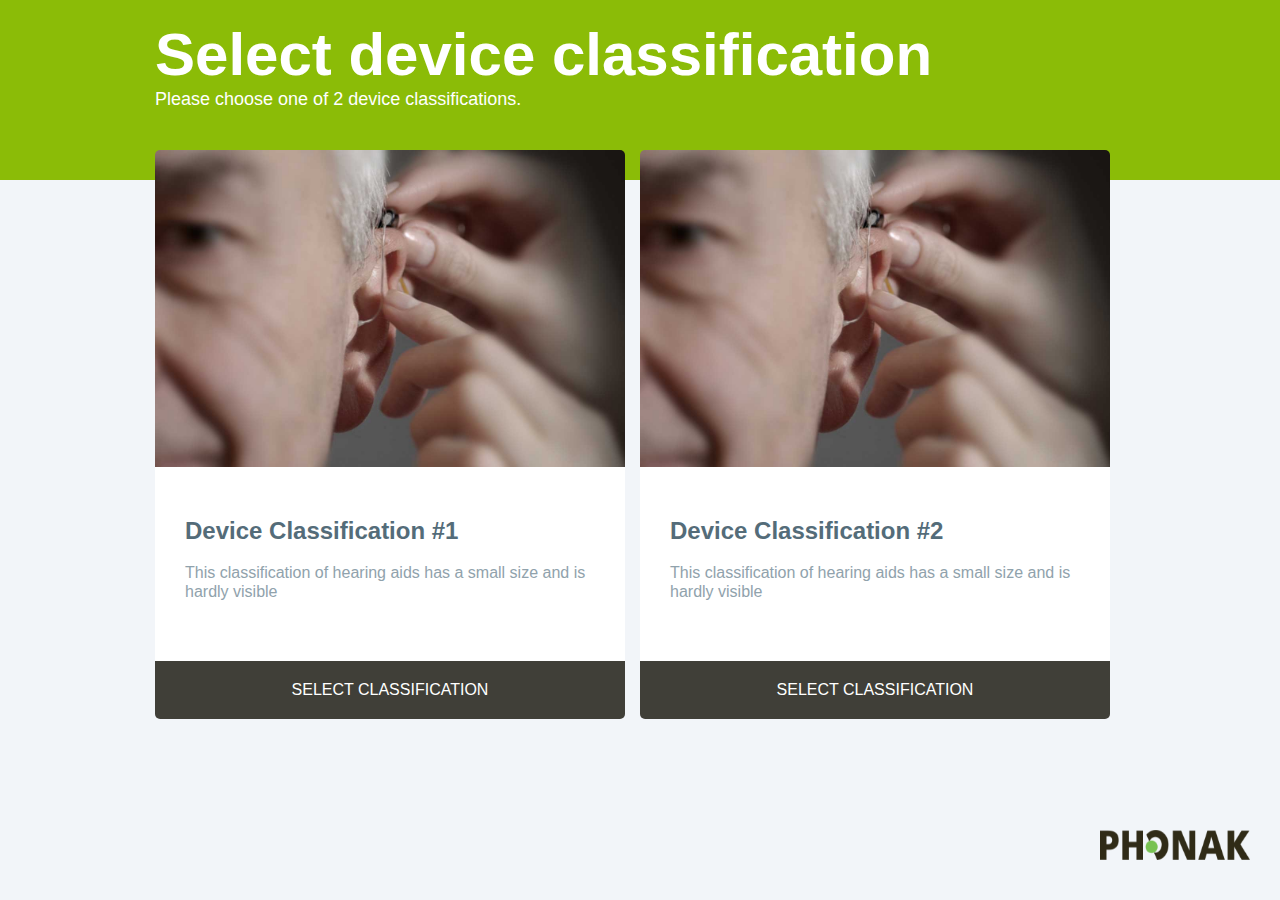
==== index.html @ c69596d3 "new2" ====
<!DOCTYPE html>
<html lang="en">
<head>
    <meta charset="utf-8">
    <meta http-equiv="X-UA-Compatible" content="IE=edge">
    <meta name="viewport" content="width=device-width, initial-scale=1">
    <title>Medecine</title>

    <link rel="stylesheet" href="css/normalize.css">
    <link rel="stylesheet" href="css/animate.css">

    <link rel="stylesheet" href="css/main.css">
</head>
<body>
<div class="wrap first-page">
    <header class="main-header">
        <div class="container">
            <h1>Select device classification</h1>
            <p class="description-text">Please choose one of 2 device classifications.</p>
        </div>
    </header>
    <div class="container">
        <ul class="list-device-classification">
            <li class="w50">
                <div class="item left animated">
                    <div class="wrap-img">
                        <img src="img/device-clasification1.jpg" alt="device-clasification">
                    </div>
                    <div class="wrap-text">
                        <h2>Device Сlassification #1</h2>
                        <p>
                            This classification of hearing aids has a small size and is hardly visible
                        </p>
                    </div>
                    <a href="#" class="btn-select">Select Classification</a>
                </div>
            </li>
            <li class="w50">
                <div class="item right animated">
                    <div class="wrap-img">
                        <img src="img/device-clasification1.jpg" alt="device-clasification">
                    </div>

                    <div class="wrap-text">
                        <h2>Device Сlassification #2</h2>
                        <p>
                            This classification of hearing aids has a small size and is hardly visible
                        </p>

                    </div>
                    <a href="#" class="btn-select">Select Classification</a>
                </div>
            </li>
        </ul>
    </div>
</div>



<script src="https://code.jquery.com/jquery-2.2.4.min.js"></script>
<script src="js/main.js"></script>
</body>
</html>
---- css/main.css ----
@font-face {
  font-family: "RotisSemiSerifHellenW15-Bd";
  src: url("//db.onlinewebfonts.com/t/a6ee3b6fce4463f3267a0725c3859b0c.eot");
  src: url("//db.onlinewebfonts.com/t/a6ee3b6fce4463f3267a0725c3859b0c.eot?#iefix") format("embedded-opentype"), url("//db.onlinewebfonts.com/t/a6ee3b6fce4463f3267a0725c3859b0c.woff2") format("woff2"), url("//db.onlinewebfonts.com/t/a6ee3b6fce4463f3267a0725c3859b0c.woff") format("woff"), url("//db.onlinewebfonts.com/t/a6ee3b6fce4463f3267a0725c3859b0c.ttf") format("truetype"), url("//db.onlinewebfonts.com/t/a6ee3b6fce4463f3267a0725c3859b0c.svg#RotisSemiSerifHellenW15-Bd") format("svg"); }
@font-face {
  font-family: "ATRotisSansSerif";
  src: url("//db.onlinewebfonts.com/t/4fed193a90da7f032596e2e6764dac8c.eot");
  src: url("//db.onlinewebfonts.com/t/4fed193a90da7f032596e2e6764dac8c.eot?#iefix") format("embedded-opentype"), url("//db.onlinewebfonts.com/t/4fed193a90da7f032596e2e6764dac8c.woff2") format("woff2"), url("//db.onlinewebfonts.com/t/4fed193a90da7f032596e2e6764dac8c.woff") format("woff"), url("//db.onlinewebfonts.com/t/4fed193a90da7f032596e2e6764dac8c.ttf") format("truetype"), url("//db.onlinewebfonts.com/t/4fed193a90da7f032596e2e6764dac8c.svg#ATRotisSansSerif") format("svg"); }
@font-face {
  font-family: "RotisSansSerif";
  src: url("//db.onlinewebfonts.com/t/d979624d1cb77d6523f9b3adc2bcef31.eot");
  src: url("//db.onlinewebfonts.com/t/d979624d1cb77d6523f9b3adc2bcef31.eot?#iefix") format("embedded-opentype"), url("//db.onlinewebfonts.com/t/d979624d1cb77d6523f9b3adc2bcef31.woff2") format("woff2"), url("//db.onlinewebfonts.com/t/d979624d1cb77d6523f9b3adc2bcef31.woff") format("woff"), url("//db.onlinewebfonts.com/t/d979624d1cb77d6523f9b3adc2bcef31.ttf") format("truetype"), url("//db.onlinewebfonts.com/t/d979624d1cb77d6523f9b3adc2bcef31.svg#RotisSansSerif") format("svg"); }
@font-face {
  font-family: "Agfa Rotis Sans Serif ExBd";
  src: url("//db.onlinewebfonts.com/t/acb1014858edd2599801c37ef2bd5017.eot");
  src: url("//db.onlinewebfonts.com/t/acb1014858edd2599801c37ef2bd5017.eot?#iefix") format("embedded-opentype"), url("//db.onlinewebfonts.com/t/acb1014858edd2599801c37ef2bd5017.woff2") format("woff2"), url("//db.onlinewebfonts.com/t/acb1014858edd2599801c37ef2bd5017.woff") format("woff"), url("//db.onlinewebfonts.com/t/acb1014858edd2599801c37ef2bd5017.ttf") format("truetype"), url("//db.onlinewebfonts.com/t/acb1014858edd2599801c37ef2bd5017.svg#Agfa Rotis Sans Serif ExBd") format("svg"); }
html {
  height: 100%; }

body {
  padding: 0;
  margin: 0;
  font-family: "RotisSemiSerifHellenW15-Bd", arial, helvetica, sans-serif;
  font-size: 16px;
  background: #f2f5f9;
  height: 100%; }

div, p, a, span, em, strong, img, h1, h2, h3, h4, h5, h6, ul, ol, li, dl, dt, dd, table, td, tr, form, fieldset, label, select, checkbox, input, textarea {
  padding: 0;
  margin: 0;
  list-style: none; }

* {
  box-sizing: border-box;
  -webkit-box-sizing: border-box;
  -moz-box-sizing: border-box; }

/*****btn****/
.main-btn {
  font-family: "Agfa Rotis Sans Serif ExBd", arial, helvetica, sans-serif;
  display: inline-block;
  text-transform: uppercase;
  color: white;
  padding: 15px 40px;
  border-radius: 25px;
  text-decoration: none;
  background-color: #403f38;
  outline: none;
  border: none;
  cursor: pointer; }

.main-btn[disabled] {
  background-color: #ced1d2;
  cursor: default; }

.lite-btn {
  font-family: "Agfa Rotis Sans Serif ExBd", arial, helvetica, sans-serif;
  color: #83837f;
  text-transform: uppercase;
  text-decoration: none;
  outline: none;
  border: none;
  background: none;
  cursor: auto; }

.lite-btn[disabled] {
  color: #ced1d2;
  cursor: default; }

/***end-btn*****/
.container {
  width: 100%;
  margin: 0 auto; }
  @media only screen and (min-width: 1200px) {
    .container {
      width: 970px; } }

.first-page:after {
  content: '';
  position: fixed;
  display: block;
  bottom: 30px;
  right: 30px;
  width: 150px;
  height: 50px;
  background: url("../img/logo.png") no-repeat 50% 50%;
  background-size: 100%; }

.main-header {
  background-color: #8bbc07;
  padding: 20px 0 70px;
  color: white; }
  .main-header h1 {
    font-size: 60px; }
  .main-header .description-text {
    font-family: "RotisSansSerif", arial, helvetica, sans-serif;
    font-size: 18px; }

.wrap {
  height: 100%; }

.list-device-classification {
  overflow: hidden;
  position: relative;
  top: -30px; }
  .list-device-classification .w50 {
    width: 50%;
    padding-right: 15px;
    float: left; }
  .list-device-classification .item {
    border-radius: 5px;
    overflow: hidden;
    cursor: pointer; }
    .list-device-classification .item .wrap-img img {
      width: 100%;
      height: auto;
      display: block; }
    .list-device-classification .item .wrap-text {
      padding: 50px 30px 60px;
      background-color: white; }
      .list-device-classification .item .wrap-text h2 {
        color: #546c79;
        padding-bottom: 20px; }
      .list-device-classification .item .wrap-text p {
        font-family: "RotisSansSerif", arial, helvetica, sans-serif;
        color: #90a2ac; }
    .list-device-classification .item .btn-select {
      display: block;
      padding: 20px 0;
      text-align: center;
      color: white;
      text-transform: uppercase;
      text-decoration: none;
      background-color: #403f38; }
      .list-device-classification .item .btn-select:hover {
        background-color: #83837f; }

/******chose3person****/
.list-persons {
  overflow: hidden;
  position: relative;
  margin-top: -30px; }
  .list-persons .w25 {
    width: 25%;
    float: left;
    padding: 5px; }
  .list-persons .item-person {
    height: 140px;
    border-radius: 3px;
    position: relative;
    overflow: hidden;
    cursor: pointer; }
    .list-persons .item-person img {
      width: 100%;
      height: auto; }
  .list-persons .item-person.check .hover {
    display: block; }
  .list-persons .item-person.not-check .hover {
    display: block;
    background-color: rgba(255, 255, 255, 0.65); }
    .list-persons .item-person.not-check .hover p {
      display: none; }
  .list-persons .hover {
    display: none;
    width: 100%;
    height: 100%;
    position: absolute;
    top: 0;
    left: 0;
    background-color: rgba(0, 0, 0, 0.65);
    text-align: center;
    color: white;
    font-size: 36px;
    font-weight: 600; }
    .list-persons .hover p {
      margin-top: 32px;
      font-family: "Agfa Rotis Sans Serif ExBd", arial, helvetica, sans-serif; }

.number-chosen-people {
  margin: 20px 0;
  color: #83837f;
  padding: 10px 30px;
  border-radius: 35px;
  border: solid 3px #83837f;
  display: inline-block; }
  .number-chosen-people .chosen {
    font-size: 20px; }

.number-chosen-people.ready {
  color: #f2ae0c;
  border: solid 3px #f2ae0c; }

/****progress-bar*****/
/****end-progress-bar*****/
/****table****/
.table-results {
  border-collapse: collapse;
  width: 100%;
  margin: 80px 0; }
  .table-results thead tr td {
    text-transform: uppercase;
    font-family: "RotisSansSerif", arial, helvetica, sans-serif;
    color: #99a0af;
    font-size: 14px; }
  .table-results tbody tr td {
    font-family: "Agfa Rotis Sans Serif ExBd", arial, helvetica, sans-serif;
    font-size: 30px;
    padding: 10px 0; }
  .table-results tbody tr .number-td {
    font-family: "RotisSansSerif", arial, helvetica, sans-serif; }

.wrap-btn.results {
  text-align: center; }

/****new-browse-all-video*****/
.wrap {
  overflow: hidden; }
  .wrap .video-fullscreen {
    height: 100%;
    width: 80%;
    float: left; }
    .wrap .video-fullscreen .videoWrapper {
      overflow: hidden;
      width: 100%;
      height: 100%;
      margin: 0 auto;
      position: relative; }
      .wrap .video-fullscreen .videoWrapper video {
        height: 100%;
        width: 100%;
        top: 0;
        left: 0;
        z-index: 10;
        object-fit: cover;
        -o-object-fit: cover;
        -moz-object-fit: cover;
        -m-object-fit: cover;
        -webkit-object-fit: cover; }
  .wrap .aside-header {
    width: 20%;
    float: right; }
    .wrap .aside-header header {
      background-color: #8bbc07;
      padding: 40px 20px 80px; }
      .wrap .aside-header header h1 {
        color: white;
        font-size: 60px; }
      .wrap .aside-header header .description-text {
        color: white;
        padding-top: 20px;
        font-size: 18px; }

.w33 {
  width: 33.333%;
  float: left;
  padding: 0 5px; }

.wrap-aside {
  padding: 10px; }
  .wrap-aside .control-video-btns .main-btn {
    width: 100%;
    margin-bottom: 30px; }
  .wrap-aside .control-video-btns i {
    padding: 0 10px; }

.fr {
  float: right; }

.fl {
  float: left; }

.list-videos {
  overflow: hidden;
  position: relative;
  top: -30px;
  margin-bottom: 30px; }
  .list-videos li {
    padding-bottom: 10px; }
  .list-videos .wrap-item {
    position: relative;
    overflow: hidden;
    padding-bottom: 66.7%;
    height: 0;
    border-radius: 5px;
    z-index: 7; }
    .list-videos .wrap-item:before {
      content: '';
      width: 100%;
      height: 100%;
      background: rgba(255, 255, 255, 0.6);
      position: absolute;
      top: 0;
      left: 0;
      z-index: 6; }
    .list-videos .wrap-item video {
      position: absolute;
      top: 0;
      left: 0;
      width: 100%;
      height: 100%; }
    .list-videos .wrap-item .number-video {
      font-size: 46px;
      font-family: "Agfa Rotis Sans Serif ExBd", arial, helvetica, sans-serif;
      color: white;
      text-align: center;
      width: 100%;
      position: absolute;
      z-index: 7;
      top: 8px; }
  .list-videos .counter-video {
    border: solid 2px #99a0b0;
    position: relative;
    overflow: hidden;
    text-align: center;
    border-radius: 5px;
    z-index: 7; }
    .list-videos .counter-video .number-video {
      color: #82837e;
      font-size: 32px;
      padding-top: 12px; }

/*# sourceMappingURL=main.css.map */
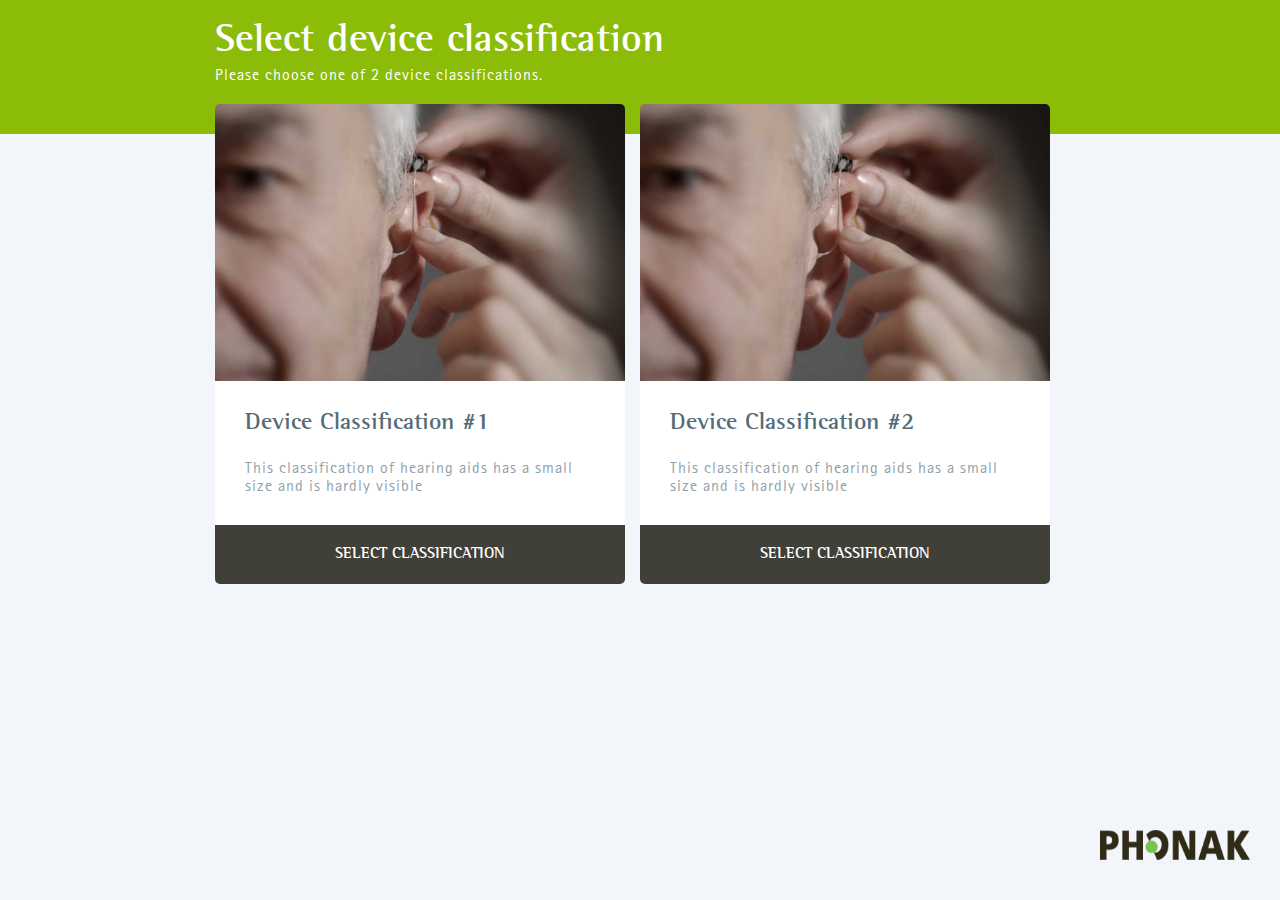
==== commit fd90a685: "add fonts" ====
--- a/index.html
+++ b/index.html
@@ -7,7 +7,7 @@
     <title>Medecine</title>
 
     <link rel="stylesheet" href="css/normalize.css">
-    <link rel="stylesheet" href="css/animate.css">
+    <link rel="stylesheet" href="css/magic.css">
 
     <link rel="stylesheet" href="css/main.css">
 </head>
@@ -22,12 +22,12 @@
     <div class="container">
         <ul class="list-device-classification">
             <li class="w50">
-                <div class="item left animated">
+                <div class="item left">
                     <div class="wrap-img">
                         <img src="img/device-clasification1.jpg" alt="device-clasification">
                     </div>
                     <div class="wrap-text">
-                        <h2>Device Сlassification #1</h2>
+                        <h2>Device Classification #1</h2>
                         <p>
                             This classification of hearing aids has a small size and is hardly visible
                         </p>
@@ -36,13 +36,13 @@
                 </div>
             </li>
             <li class="w50">
-                <div class="item right animated">
+                <div class="item right">
                     <div class="wrap-img">
                         <img src="img/device-clasification1.jpg" alt="device-clasification">
                     </div>
 
                     <div class="wrap-text">
-                        <h2>Device Сlassification #2</h2>
+                        <h2>Device Classification #2</h2>
                         <p>
                             This classification of hearing aids has a small size and is hardly visible
                         </p>
--- a/css/magic.css
+++ b/css/magic.css
@@ -0,0 +1,1173 @@
+@charset "UTF-8";
+/*
+Magic - Ver 1.2.0 - https://minimamente.com
+Licensed under the MIT license
+Copyright (c) 2016 Christian Pucci
+*/
+.magictime {
+    animation-duration: 1s;
+    animation-fill-mode: both;
+}
+
+.puffIn {
+  animation-name: puffIn;
+}
+@keyframes puffIn {
+  0% {
+    opacity: 0;
+    transform-origin: 50% 50%;
+    transform: scale(2,2);
+    filter: blur(2px);
+  }
+
+  100% {
+    opacity: 1;
+    transform-origin: 50% 50%;
+    transform: scale(1,1);
+    filter: blur(0px);
+  }
+}
+.puffOut {
+  animation-name: puffOut;
+}
+@keyframes puffOut {
+  0% {
+    opacity: 1;
+    transform-origin: 50% 50%;
+    transform: scale(1,1);
+    filter: blur(0px);
+  }
+
+  100% {
+    opacity: 0;
+    transform-origin: 50% 50%;
+    transform: scale(2,2);
+    filter: blur(2px);
+  }
+}
+.vanishIn {
+  animation-name: vanishIn;
+}
+@keyframes vanishIn {
+  0% {
+    opacity: 0;
+    transform-origin: 50% 50%;
+    transform: scale(2, 2);
+    filter: blur(90px);
+  }
+
+  100% {
+    opacity: 1;
+    transform-origin: 50% 50%;
+    transform: scale(1, 1);
+    filter: blur(0px);
+  }
+}
+.vanishOut {
+  animation-name: vanishOut;
+}
+@keyframes vanishOut {
+  0% {
+    opacity: 1;
+    transform-origin: 50% 50%;
+    transform: scale(1, 1);
+    filter: blur(0px);
+  }
+
+  100% {
+    opacity: 0;
+    transform-origin: 50% 50%;
+    transform: scale(2, 2);
+    filter: blur(20px);
+  }
+}
+.boingInUp {
+  animation-name: boingInUp;
+}
+@keyframes boingInUp {
+  0% {
+    opacity: 0;
+    transform-origin: 50% 0%;
+    transform: perspective(800px) rotateX(-90deg);
+  }
+  
+  50% {
+    opacity: 1;
+    transform-origin: 50% 0%;
+    transform: perspective(800px) rotateX(50deg);
+  }
+
+  100% {
+    opacity: 1;
+    transform-origin: 50% 0%;
+    transform: perspective(800px) rotateX(0deg);
+  }
+}
+.boingOutDown {
+  animation-name: boingOutDown;
+}
+@keyframes boingOutDown {
+  0% {
+    opacity: 1;
+    transform-origin: 100% 100%;
+    transform: perspective(800px) rotateX(0deg) rotateY(0deg);
+  }
+  
+  20% {
+    opacity: 1;
+    transform-origin: 100% 100%;
+    transform: perspective(800px) rotateX(0deg) rotateY(10deg);
+  }
+  
+  30% {
+    opacity: 1;
+    transform-origin: 0% 100%;
+    transform: perspective(800px) rotateX(0deg) rotateY(0deg);
+  }
+  
+  40% {
+    opacity: 1;
+    transform-origin: 0% 100%;
+    transform: perspective(800px) rotateX(10deg) rotateY(10deg);
+  }
+
+  100% {
+    opacity: 0;
+    transform-origin: 100% 100%;
+    transform: perspective(800px) rotateX(90deg) rotateY(0deg);
+  }
+}
+.bombLeftOut {
+  animation-name: bombLeftOut;
+}
+@keyframes bombLeftOut {
+  0% {
+    opacity: 1;
+    transform-origin: 50% 50%;
+    transform: rotate(0deg);
+    filter: blur(0px);
+  }
+
+  50% {
+    opacity: 1;
+    transform-origin: -100% 50%;
+    transform: rotate(-160deg);
+    filter: blur(0px);
+  }
+
+  100% {
+    opacity: 0;
+    transform-origin: -100% 50%;
+    transform: rotate(-160deg);
+    filter: blur(20px);
+  }
+}
+.bombRightOut {
+  animation-name: bombRightOut;
+}
+@keyframes bombRightOut {
+  0% {
+    opacity: 1;
+    transform-origin: 50% 50%;
+    transform: rotate(0deg);
+    filter: blur(0px);
+  }
+
+  50% {
+    opacity: 1;
+    transform-origin: 200% 50%;
+    transform: rotate(160deg);
+    filter: blur(0px);
+  }
+
+  100% {
+    opacity: 0;
+    transform-origin: 200% 50%;
+    transform: rotate(160deg);
+    filter: blur(20px);
+  }
+}
+.magic {
+  animation-name: magic;
+}
+@keyframes magic {
+  0% {
+    opacity: 1;
+    transform-origin: 100% 200%;
+    transform: scale(1, 1) rotate(0deg);
+  }
+
+  100% {
+    opacity: 0;
+    transform-origin: 200% 500%;
+    transform: scale(0, 0) rotate(270deg);
+  }
+}
+.swap {
+  animation-name: swap;
+}
+@keyframes swap {
+  0% {
+    opacity: 0;
+    transform-origin: 0 100%;
+    transform: scale(0, 0) translate(-700px, 0px);
+  }
+
+  100% {
+    opacity: 1;
+    transform-origin: 100% 100%;
+    transform: scale(1, 1) translate(0px, 0px);
+  }
+}
+.twisterInDown {
+  animation-name: twisterInDown;
+}
+@keyframes twisterInDown {
+  0% {
+    opacity: 0;
+    transform-origin: 0 100%;
+    transform: scale(0, 0) rotate(360deg) translateY(-100%);
+  }
+
+  30% {
+    transform-origin: 0 100%;
+    transform: scale(0, 0) rotate(360deg) translateY(-100%);
+  }
+
+  100% {
+    opacity: 1;
+    transform-origin: 100% 100%;
+    transform: scale(1, 1) rotate(0deg) translateY(0%);
+  }
+}
+.twisterInUp {
+  animation-name: twisterInUp;
+}
+@keyframes twisterInUp {
+  0% {
+    opacity: 0;
+    transform-origin: 100% 0;
+    transform: scale(0, 0) rotate(360deg) translateY(100%);
+  }
+
+  30% {
+    transform-origin: 100% 0;
+    transform: scale(0, 0) rotate(360deg) translateY(100%);
+  }
+
+  100% {
+    opacity: 1;
+    transform-origin: 0 0;
+    transform: scale(1, 1) rotate(0deg) translateY(0);
+  }
+}
+.foolishIn {
+  animation-name: foolishIn;
+}
+@keyframes foolishIn {
+  0% {
+    opacity: 0;
+    transform-origin: 50% 50%;
+    transform: scale(0, 0) rotate(360deg);
+  }
+
+  20% {
+    opacity: 1;
+    transform-origin: 0% 100%;
+    transform: scale(0.5, 0.5) rotate(0deg);
+  }
+
+  40% {
+    opacity: 1;
+    transform-origin: 100% 100%;
+    transform: scale(0.5, 0.5) rotate(0deg);
+  }
+
+  60% {
+    opacity: 1;
+    transform-origin: 0%;
+    transform: scale(0.5, 0.5) rotate(0deg);
+  }
+
+  80% {
+    opacity: 1;
+    transform-origin: 0% 0%;
+    transform: scale(0.5, 0.5) rotate(0deg);
+  }
+
+  100% {
+    opacity: 1;
+    transform-origin: 50% 50%;
+    transform: scale(1, 1) rotate(0deg);
+  }
+}
+.foolishOut {
+  animation-name: foolishOut;
+}
+@keyframes foolishOut {
+  0% {
+    opacity: 1;
+    transform-origin: 50% 50%;
+    transform: scale(1, 1) rotate(360deg);
+  }
+
+  20% {
+    opacity: 1;
+    transform-origin: 0% 0%;
+    transform: scale(0.5, 0.5) rotate(0deg);
+  }
+
+  40% {
+    opacity: 1;
+    transform-origin: 100% 0%;
+    transform: scale(0.5, 0.5) rotate(0deg);
+  }
+
+  60% {
+    opacity: 1;
+    transform-origin: 0%;
+    transform: scale(0.5, 0.5) rotate(0deg);
+  }
+
+  80% {
+    opacity: 1;
+    transform-origin: 0% 100%;
+    transform: scale(0.5, 0.5) rotate(0deg);
+  }
+
+  100% {
+    opacity: 0;
+    transform-origin: 50% 50%;
+    transform: scale(0, 0) rotate(0deg);
+  }
+}
+.holeOut {
+  animation-name: holeOut;
+}
+@keyframes holeOut {
+  0% {
+    opacity: 1;
+    transform-origin: 50% 50%;
+    transform: scale(1, 1) rotateY(0deg);
+  }
+
+  100% {
+    opacity: 0;
+    transform-origin: 50% 50%;
+    transform: scale(0, 0) rotateY(180deg);
+  }
+}
+.swashIn {
+  animation-name: swashIn;
+}
+@keyframes swashIn {
+  0% {
+    opacity: 0;
+    transform-origin: 50% 50%;
+    transform: scale(0, 0);
+  }
+
+  90% {
+    opacity: 1;
+    transform-origin: 50% 50%;
+    transform: scale(0.9, 0.9);
+  }
+
+  100% {
+    opacity: 1;
+    transform-origin: 50% 50%;
+    transform: scale(1, 1);
+  }
+}
+.swashOut {
+  animation-name: swashOut;
+}
+@keyframes swashOut {
+  0% {
+    opacity: 1;
+    transform-origin: 50% 50%;
+    transform: scale(1, 1);
+  }
+
+  80% {
+    opacity: 1;
+    transform-origin: 50% 50%;
+    transform: scale(0.9, 0.9);
+  }
+
+  100% {
+    opacity: 0;
+    transform-origin: 50% 50%;
+    transform: scale(0, 0);
+  }
+}
+.spaceInDown {
+  animation-name: spaceInDown;
+}
+@keyframes spaceInDown {
+  0% {
+    opacity: 0;
+    transform-origin: 50% 100%;
+    transform: scale(.2) translate(0%, 200%);
+  }
+
+  100% {
+    opacity: 1;
+    transform-origin: 50% 100%;
+    transform: scale(1) translate(0%, 0%);
+  }
+}
+.spaceInLeft {
+  animation-name: spaceInLeft;
+}
+@keyframes spaceInLeft {
+  0% {
+    opacity: 0;
+    transform-origin: 0% 50%;
+    transform: scale(.2) translate(-200%, 0%);
+  }
+
+  100% {
+    opacity: 1;
+    transform-origin: 0% 50%;
+    transform: scale(1) translate(0%, 0%);
+  }
+}
+.spaceInRight {
+  animation-name: spaceInRight;
+}
+@keyframes spaceInRight {
+  0% {
+    opacity: 0;
+    transform-origin: 100% 50%;
+    transform: scale(.2) translate(200%, 0%);
+  }
+
+  100% {
+    opacity: 1;
+    transform-origin: 100% 50%;
+    transform: scale(1) translate(0%, 0%);
+  }
+}
+.spaceInUp {
+  animation-name: spaceInUp;
+}
+@keyframes spaceInUp {
+  0% {
+    opacity: 0;
+    transform-origin: 50% 0%;
+    transform: scale(.2) translate(0%, -200%);
+  }
+
+  100% {
+    opacity: 1;
+    transform-origin: 50% 0%;
+    transform: scale(1) translate(0%, 0%);
+  }
+}
+.spaceOutDown {
+  animation-name: spaceOutDown;
+}
+@keyframes spaceOutDown {
+  0% {
+    opacity: 1;
+    transform-origin: 50% 100%;
+    transform: scale(1) translate(0%, 0%);
+  }
+
+  100% {
+    opacity: 0;
+    transform-origin: 50% 100%;
+    transform: scale(.2) translate(0%, 200%);
+  }
+}
+.spaceOutLeft {
+  animation-name: spaceOutLeft;
+}
+@keyframes spaceOutLeft {
+  0% {
+    opacity: 1;
+    transform-origin: 0% 50%;
+    transform: scale(1) translate(0%, 0%);
+  }
+
+  100% {
+    opacity: 0;
+    transform-origin: 0% 50%;
+    transform: scale(.2) translate(-200%, 0%);
+  }
+}
+.spaceOutRight {
+  animation-name: spaceOutRight;
+}
+@keyframes spaceOutRight {
+  0% {
+    opacity: 1;
+    transform-origin: 100% 50%;
+    transform: scale(1) translate(0%, 0%);
+  }
+
+  100% {
+    opacity: 0;
+    transform-origin: 100% 50%;
+    transform: scale(.2) translate(200%, 0%);
+  }
+}
+.spaceOutUp {
+  animation-name: spaceOutUp;
+}
+@keyframes spaceOutUp {
+  0% {
+    opacity: 1;
+    transform-origin: 50% 0%;
+    transform: scale(1) translate(0%, 0%);
+  }
+
+  100% {
+    opacity: 0;
+    transform-origin: 50% 0%;
+    transform: scale(.2) translate(0%, -200%);
+  }
+}
+.perspectiveDown {
+  animation-name: perspectiveDown;
+}
+@keyframes perspectiveDown {
+  0% {
+    transform-origin: 0 100%;
+    transform: perspective(800px) rotateX(0deg);
+  }
+
+  100% {
+    transform-origin: 0 100%;
+    transform: perspective(800px) rotateX(-180deg);
+  }
+}
+.perspectiveDownReturn {
+  animation-name: perspectiveDownReturn;
+}
+@keyframes perspectiveDownReturn {
+  0% {
+    transform-origin: 0 100%;
+    transform: perspective(800px) rotateX(-180deg);
+  }
+
+  100% {
+    transform-origin: 0 100%;
+    transform: perspective(800px) rotateX(0deg);
+  }
+}
+.perspectiveLeft {
+  animation-name: perspectiveLeft;
+}
+@keyframes perspectiveLeft {
+  0% {
+    transform-origin: 0 0;
+    transform: perspective(800px) rotateY(0deg);
+  }
+
+  100% {
+    transform-origin: 0 0;
+    transform: perspective(800px) rotateY(-180deg);
+  }
+}
+.perspectiveLeftReturn {
+  animation-name: perspectiveLeftReturn;
+}
+@keyframes perspectiveLeftReturn {
+  0% {
+    transform-origin: 0 0;
+    transform: perspective(800px) rotateY(-180deg);
+  }
+
+  100% {
+    transform-origin: 0 0;
+    transform: perspective(800px) rotateY(0deg);
+  }
+}
+.perspectiveRight {
+  animation-name: perspectiveRight;
+}
+@keyframes perspectiveRight {
+  0% {
+    transform-origin: 100% 0;
+    transform: perspective(800px) rotateY(0deg);
+  }
+
+  100% {
+    transform-origin: 100% 0;
+    transform: perspective(800px) rotateY(180deg);
+  }
+}
+.perspectiveRightReturn {
+  animation-name: perspectiveRightReturn;
+}
+@keyframes perspectiveRightReturn {
+  0% {
+    transform-origin: 100% 0;
+    transform: perspective(800px) rotateY(180deg);
+  }
+
+  100% {
+    transform-origin: 100% 0;
+    transform: perspective(800px) rotateY(0deg);
+  }
+}
+.perspectiveUp {
+  animation-name: perspectiveUp;
+}
+@keyframes perspectiveUp {
+  0% {
+    transform-origin: 0 0;
+    transform: perspective(800px) rotateX(0deg);
+  }
+
+  100% {
+    transform-origin: 0 0;
+    transform: perspective(800px) rotateX(180deg);
+  }
+}
+.perspectiveUpReturn {
+  animation-name: perspectiveUpReturn;
+}
+@keyframes perspectiveUpReturn {
+  0% {
+    transform-origin: 0 0;
+    transform: perspective(800px) rotateX(180deg);
+  }
+
+  100% {
+    transform-origin: 0 0;
+    transform: perspective(800px) rotateX(0deg);
+  }
+}
+.rotateDown {
+  animation-name: rotateDown;
+}
+@keyframes rotateDown {
+  0% {
+  	opacity: 1;
+    transform-origin: 0 0;
+    transform: perspective(800px) rotateX(0deg) translateZ(0px);
+  }
+
+  100% {
+    opacity: 0;
+    transform-origin: 50% 100%;
+    transform: perspective(800px) rotateX(-180deg) translateZ(300px);
+  }
+}
+.rotateLeft {
+  animation-name: rotateLeft;
+}
+@keyframes rotateLeft {
+  0% {
+  	opacity: 1;
+    transform-origin: 0 0;
+    transform: perspective(800px) rotateY(0deg) translateZ(0px);
+  }
+
+  100% {
+    opacity: 0;
+    transform-origin: 50% 0;
+    transform: perspective(800px) rotateY(180deg) translateZ(300px);
+  }
+}
+.rotateRight {
+  animation-name: rotateRight;
+}
+@keyframes rotateRight {
+  0% {
+  	opacity: 1;
+    transform-origin: 0 0;
+    transform: perspective(800px) rotateY(0deg) translate3d(0px);
+  }
+
+  100% {
+    opacity: 0;
+    transform-origin: 50% 0;
+    transform: perspective(800px) rotateY(-180deg) translateZ(150px);
+  }
+}
+
+.rotateUp {
+  animation-name: rotateUp;
+}
+@keyframes rotateUp {
+  0% {
+  	opacity: 1;
+    transform-origin: 0 0;
+    transform: perspective(800px) rotateX(0deg) translateZ(0px);
+  }
+
+  100% {
+    opacity: 0;
+    transform-origin: 50% 0;
+    transform: perspective(800px) rotateX(180deg) translateZ(100px);
+  }
+}
+.slideDown {
+  animation-name: slideDown;
+}
+@keyframes slideDown {
+  0% {
+    transform-origin: 0 0;
+    transform: translateY(0%);
+  }
+
+  100% {
+    transform-origin: 0 0;
+    transform: translateY(100%);
+  }
+}
+.slideDownReturn {
+  animation-name: slideDownReturn;
+}
+@keyframes slideDownReturn {
+  0% {
+    transform-origin: 0 0;
+    transform: translateY(100%);
+  }
+
+  100% {
+    transform-origin: 0 0;
+    transform: translateY(0%);
+  }
+}
+.slideLeft {
+  animation-name: slideLeft;
+}
+@keyframes slideLeft {
+  0% {
+    transform-origin: 0 0;
+    transform: translateX(0%);
+  }
+
+  100% {
+    transform-origin: 0 0;
+    transform: translateX(-100%);
+  }
+}
+.slideLeftReturn {
+  animation-name: slideLeftReturn;
+}
+@keyframes slideLeftReturn {
+  0% {
+    transform-origin: 0 0;
+    transform: translateX(-100%);
+  }
+
+  100% {
+    transform-origin: 0 0;
+    transform: translateX(0%);
+  }
+}
+.slideRight {
+  animation-name: slideRight;
+}
+@keyframes slideRight {
+  0% {
+    transform-origin: 0 0;
+    transform: translateX(0%);
+  }
+
+  100% {
+    transform-origin: 0 0;
+    transform: translateX(100%);
+  }
+}
+.slideRightReturn {
+  animation-name: slideRightReturn;
+}
+@keyframes slideRightReturn {
+  0% {
+    transform-origin: 0 0;
+    transform: translateX(100%);
+  }
+
+  100% {
+    transform-origin: 0 0;
+    transform: translateX(0%);
+  }
+}
+.slideUp {
+  animation-name: slideUp;
+}
+@keyframes slideUp {
+  0% {
+    transform-origin: 0 0;
+    transform: translateY(0%);
+  }
+
+  100% {
+    transform-origin: 0 0;
+    transform: translateY(-100%);
+  }
+}
+.slideUpReturn {
+  animation-name: slideUpReturn;
+}
+@keyframes slideUpReturn {
+  0% {
+    transform-origin: 0 0;
+    transform: translateY(-100%);
+  }
+
+  100% {
+    transform-origin: 0 0;
+    transform: translateY(0%);
+  }
+}
+.openDownLeft {
+  animation-name: openDownLeft;
+}
+@keyframes openDownLeft {
+  0% {
+    transform-origin: bottom left;
+    transform: rotate(0deg);
+    animation-timing-function: ease-out;
+  }
+
+  100% {
+    transform-origin: bottom left;
+    transform: rotate(-110deg);
+    animation-timing-function: ease-in-out;
+  }
+}
+.openDownLeftReturn {
+  animation-name: openDownLeftReturn;
+}
+@keyframes openDownLeftReturn {
+  0% {
+    transform-origin: bottom left;
+    transform: rotate(-110deg);
+    animation-timing-function: ease-in-out;
+  }
+
+  100% {
+    transform-origin: bottom left;
+    transform: rotate(0deg);
+    animation-timing-function: ease-out;
+  }
+}
+.openDownRight {
+  animation-name: openDownRight;
+}
+@keyframes openDownRight {
+  0% {
+    transform-origin: bottom right;
+    transform: rotate(0deg);
+    animation-timing-function: ease-out;
+  }
+
+  100% {
+    transform-origin: bottom right;
+    transform: rotate(110deg);
+    animation-timing-function: ease-in-out;
+  }
+}
+
+.openDownRightReturn {
+  animation-name: openDownRightReturn;
+}
+@keyframes openDownRightReturn {
+  0% {
+    transform-origin: bottom right;
+    transform: rotate(110deg);
+    animation-timing-function: ease-in-out;
+  }
+
+  100% {
+    transform-origin: bottom right;
+    transform: rotate(0deg);
+    animation-timing-function: ease-out;
+  }
+}
+.openUpLeft {
+  animation-name: openUpLeft;
+}
+@keyframes openUpLeft {
+  0% {
+    transform-origin: top left;
+    transform: rotate(0deg);
+    animation-timing-function: ease-out;
+  }
+
+  100% {
+    transform-origin: top left;
+    transform: rotate(110deg);
+    animation-timing-function: ease-in-out;
+  }
+}
+.openUpLeftReturn {
+  animation-name: openUpLeftReturn;
+}
+@keyframes openUpLeftReturn {
+  0% {
+    transform-origin: top left;
+    transform: rotate(110deg);
+    animation-timing-function: ease-in-out;
+  }
+
+  100% {
+    transform-origin: top left;
+    transform: rotate(0deg);
+    animation-timing-function: ease-out;
+  }
+}
+.openUpRight {
+  animation-name: openUpRight;
+}
+@keyframes openUpRight {
+  0% {
+    transform-origin: top right;
+    transform: rotate(0deg);
+    animation-timing-function: ease-out;
+  }
+
+  100% {
+    transform-origin: top right;
+    transform: rotate(-110deg);
+    animation-timing-function: ease-in-out;
+  }
+}
+.openUpRightReturn {
+  animation-name: openUpRightReturn;
+}
+@keyframes openUpRightReturn {
+  0% {
+    transform-origin: top right;
+    transform: rotate(-110deg);
+    animation-timing-function: ease-in-out;
+  }
+
+  100% {
+    transform-origin: top right;
+    transform: rotate(0deg);
+    animation-timing-function: ease-out;
+  }
+}
+.openDownLeftOut {
+  animation-name: openDownLeftOut;
+}
+@keyframes openDownLeftOut {
+  0% {
+    opacity: 1;
+    transform-origin: bottom left;
+    transform: rotate(0deg);
+    animation-timing-function: ease-out;
+  }
+
+  100% {
+    opacity: 0;
+    transform-origin: bottom left;
+    transform: rotate(-110deg);
+    animation-timing-function: ease-in-out;
+  }
+}
+.openDownRightOut {
+  animation-name: openDownRightOut;
+}
+@keyframes openDownRightOut {
+  0% {
+    opacity: 1;
+    transform-origin: bottom right;
+    transform: rotate(0deg);
+    animation-timing-function: ease-out;
+  }
+
+  100% {
+    opacity: 0;
+    transform-origin: bottom right;
+    transform: rotate(110deg);
+    animation-timing-function: ease-in-out;
+  }
+}
+.openUpLeftOut {
+  animation-name: openUpLeftOut;
+}
+@keyframes openUpLeftOut {
+  0% {
+    opacity: 1;
+    transform-origin: top left;
+    transform: rotate(0deg);
+    animation-timing-function: ease-out;
+  }
+
+  100% {
+    opacity: 0;
+    transform-origin: top left;
+    transform: rotate(110deg);
+    animation-timing-function: ease-in-out;
+  }
+}
+.openUpRightOut {
+  animation-name: openUpRightOut;
+}
+@keyframes openUpRightOut {
+  0% {
+    opacity: 1;
+    transform-origin: top right;
+    transform: rotate(0deg);
+    animation-timing-function: ease-out;
+  }
+
+  100% {
+    opacity: 0;
+    transform-origin: top right;
+    transform: rotate(-110deg);
+    animation-timing-function: ease-in-out;
+  }
+}
+.tinDownIn {
+  animation-name: tinDownIn;
+}
+@keyframes tinDownIn {
+  0% {
+    opacity: 0;
+    transform: scale(1, 1) translateY(900%);
+  }
+
+  50%, 70%, 90% {
+    opacity: 1;
+    transform: scale(1.1, 1.1) translateY(0);
+  }
+
+  60%, 80%, 100% {
+    opacity: 1;
+    transform: scale(1, 1) translateY(0);
+  }
+}
+.tinDownOut {
+  animation-name: tinDownOut;
+}
+@keyframes tinDownOut {
+  0%, 20%, 40%, 50% {
+    opacity: 1;
+    transform: scale(1, 1) translateY(0);
+  }
+
+  10%, 30% {
+    opacity: 1;
+    transform: scale(1.1, 1.1) translateY(0);
+  }
+
+  100% {
+    opacity: 0;
+    transform: scale(1, 1) translateY(900%);
+  }
+}
+.tinLeftIn {
+  animation-name: tinLeftIn;
+}
+@keyframes tinLeftIn {
+  0% {
+    opacity: 0;
+    transform: scale(1, 1) translateX(-900%);
+  }
+
+  50%, 70%, 90% {
+    opacity: 1;
+    transform: scale(1.1, 1.1) translateX(0);
+  }
+
+  60%, 80%, 100% {
+    opacity: 1;
+    transform: scale(1, 1) translateX(0);
+  }
+}
+.tinLeftOut {
+  animation-name: tinLeftOut;
+}
+@keyframes tinLeftOut {
+  0%, 20%, 40%, 50% {
+    opacity: 1;
+    transform: scale(1, 1) translateX(0);
+  }
+
+  10%, 30% {
+    opacity: 1;
+    transform: scale(1.1, 1.1) translateX(0);
+  }
+
+  100% {
+    opacity: 0;
+    transform: scale(1, 1) translateX(-900%);
+  }
+}
+.tinRightIn {
+  animation-name: tinRightIn;
+}
+@keyframes tinRightIn {
+  0% {
+    opacity: 0;
+    transform: scale(1, 1) translateX(900%);
+  }
+
+  50%, 70%, 90% {
+    opacity: 1;
+    transform: scale(1.1, 1.1) translateX(0);
+  }
+
+  60%, 80%, 100% {
+    opacity: 1;
+    transform: scale(1, 1) translateX(0);
+  }
+}
+.tinRightOut {
+  animation-name: tinRightOut;
+}
+@keyframes tinRightOut {
+  0%, 20%, 40%, 50% {
+    opacity: 1;
+    transform: scale(1, 1) translateX(0);
+  }
+
+  10%, 30% {
+    opacity: 1;
+    transform: scale(1.1, 1.1) translateX(0);
+  }
+
+  100% {
+    opacity: 0;
+    transform: scale(1, 1) translateX(900%);
+  }
+}
+.tinUpIn {
+  animation-name: tinUpIn;
+}
+@keyframes tinUpIn {
+  0% {
+    opacity: 0;
+    transform: scale(1, 1) translateY(-900%);
+  }
+
+  50%, 70%, 90% {
+    opacity: 1;
+    transform: scale(1.1, 1.1) translateY(0);
+  }
+
+  60%, 80%, 100% {
+    opacity: 1;
+    transform: scale(1, 1) translateY(0);
+  }
+}
+.tinUpOut {
+  animation-name: tinUpOut;
+}
+@keyframes tinUpOut {
+  0%, 20%, 40%, 50% {
+    opacity: 1;
+    transform: scale(1, 1) translateY(0);
+  }
+
+  10%, 30% {
+    opacity: 1;
+    transform: scale(1.1, 1.1) translateY(0);
+  }
+
+  100% {
+    opacity: 0;
+    transform: scale(1, 1) translateY(-900%);
+  }
+}--- a/css/main.css
+++ b/css/main.css
@@ -1,29 +1,39 @@
 @font-face {
-  font-family: "RotisSemiSerifHellenW15-Bd";
-  src: url("//db.onlinewebfonts.com/t/a6ee3b6fce4463f3267a0725c3859b0c.eot");
-  src: url("//db.onlinewebfonts.com/t/a6ee3b6fce4463f3267a0725c3859b0c.eot?#iefix") format("embedded-opentype"), url("//db.onlinewebfonts.com/t/a6ee3b6fce4463f3267a0725c3859b0c.woff2") format("woff2"), url("//db.onlinewebfonts.com/t/a6ee3b6fce4463f3267a0725c3859b0c.woff") format("woff"), url("//db.onlinewebfonts.com/t/a6ee3b6fce4463f3267a0725c3859b0c.ttf") format("truetype"), url("//db.onlinewebfonts.com/t/a6ee3b6fce4463f3267a0725c3859b0c.svg#RotisSemiSerifHellenW15-Bd") format("svg"); }
-@font-face {
-  font-family: "ATRotisSansSerif";
-  src: url("//db.onlinewebfonts.com/t/4fed193a90da7f032596e2e6764dac8c.eot");
-  src: url("//db.onlinewebfonts.com/t/4fed193a90da7f032596e2e6764dac8c.eot?#iefix") format("embedded-opentype"), url("//db.onlinewebfonts.com/t/4fed193a90da7f032596e2e6764dac8c.woff2") format("woff2"), url("//db.onlinewebfonts.com/t/4fed193a90da7f032596e2e6764dac8c.woff") format("woff"), url("//db.onlinewebfonts.com/t/4fed193a90da7f032596e2e6764dac8c.ttf") format("truetype"), url("//db.onlinewebfonts.com/t/4fed193a90da7f032596e2e6764dac8c.svg#ATRotisSansSerif") format("svg"); }
-@font-face {
-  font-family: "RotisSansSerif";
-  src: url("//db.onlinewebfonts.com/t/d979624d1cb77d6523f9b3adc2bcef31.eot");
-  src: url("//db.onlinewebfonts.com/t/d979624d1cb77d6523f9b3adc2bcef31.eot?#iefix") format("embedded-opentype"), url("//db.onlinewebfonts.com/t/d979624d1cb77d6523f9b3adc2bcef31.woff2") format("woff2"), url("//db.onlinewebfonts.com/t/d979624d1cb77d6523f9b3adc2bcef31.woff") format("woff"), url("//db.onlinewebfonts.com/t/d979624d1cb77d6523f9b3adc2bcef31.ttf") format("truetype"), url("//db.onlinewebfonts.com/t/d979624d1cb77d6523f9b3adc2bcef31.svg#RotisSansSerif") format("svg"); }
-@font-face {
-  font-family: "Agfa Rotis Sans Serif ExBd";
-  src: url("//db.onlinewebfonts.com/t/acb1014858edd2599801c37ef2bd5017.eot");
-  src: url("//db.onlinewebfonts.com/t/acb1014858edd2599801c37ef2bd5017.eot?#iefix") format("embedded-opentype"), url("//db.onlinewebfonts.com/t/acb1014858edd2599801c37ef2bd5017.woff2") format("woff2"), url("//db.onlinewebfonts.com/t/acb1014858edd2599801c37ef2bd5017.woff") format("woff"), url("//db.onlinewebfonts.com/t/acb1014858edd2599801c37ef2bd5017.ttf") format("truetype"), url("//db.onlinewebfonts.com/t/acb1014858edd2599801c37ef2bd5017.svg#Agfa Rotis Sans Serif ExBd") format("svg"); }
-html {
-  height: 100%; }
-
+  font-family: 'RotisSemiSerifPro-Bold';
+  src: url("../fonts/RotisSemiSerifPro-Bold.eot?#iefix") format("embedded-opentype"), url("../fonts/RotisSemiSerifPro-Bold.otf") format("opentype"), url("../fonts/RotisSemiSerifPro-Bold.woff") format("woff"), url("../fonts/RotisSemiSerifPro-Bold.ttf") format("truetype"), url("../fonts/RotisSemiSerifPro-Bold.svg#RotisSemiSerifPro-Bold") format("svg");
+  font-weight: normal;
+  font-style: normal; }
+@font-face {
+  font-family: 'Montserrat-Regular';
+  src: url("../fonts/Montserrat-Regular.eot?#iefix") format("embedded-opentype"), url("../fonts/Montserrat-Regular.otf") format("opentype"), url("../fonts/Montserrat-Regular.woff") format("woff"), url("../fonts/Montserrat-Regular.ttf") format("truetype"), url("../fonts/Montserrat-Regular.svg#Montserrat-Regular") format("svg");
+  font-weight: normal;
+  font-style: normal; }
+@font-face {
+  font-family: 'RotisSansSerifPro-Light';
+  src: url("../fonts/RotisSansSerifPro-Light.eot?#iefix") format("embedded-opentype"), url("../fonts/RotisSansSerifPro-Light.otf") format("opentype"), url("../fonts/RotisSansSerifPro-Light.woff") format("woff"), url("../fonts/RotisSansSerifPro-Light.ttf") format("truetype"), url("../fonts/RotisSansSerifPro-Light.svg#RotisSansSerifPro-Light") format("svg");
+  font-weight: normal;
+  font-style: normal; }
+@font-face {
+  font-family: 'RotisSemiSerifHellenW15-Bd';
+  src: url("../fonts/RotisSemiSerifHellenW15-Bd.eot?#iefix") format("embedded-opentype"), url("../fonts/RotisSemiSerifHellenW15-Bd.woff") format("woff"), url("../fonts/RotisSemiSerifHellenW15-Bd.ttf") format("truetype"), url("../fonts/RotisSemiSerifHellenW15-Bd.svg#RotisSemiSerifHellenW15-Bd") format("svg");
+  font-weight: normal;
+  font-style: normal; }
+@font-face {
+  font-family: 'ATRotisSansSerif';
+  src: url("../fonts/ATRotisSansSerif.eot?#iefix") format("embedded-opentype"), url("../fonts/ATRotisSansSerif.otf") format("opentype"), url("../fonts/ATRotisSansSerif.woff") format("woff"), url("../fonts/ATRotisSansSerif.ttf") format("truetype"), url("../fonts/ATRotisSansSerif.svg#ATRotisSansSerif") format("svg");
+  font-weight: normal;
+  font-style: normal; }
+@font-face {
+  font-family: 'RotisSansSerif-ExtraBold';
+  src: url("../fonts/RotisSansSerif-ExtraBold.eot?#iefix") format("embedded-opentype"), url("../fonts/RotisSansSerif-ExtraBold.otf") format("opentype"), url("../fonts/RotisSansSerif-ExtraBold.woff") format("woff"), url("../fonts/RotisSansSerif-ExtraBold.ttf") format("truetype"), url("../fonts/RotisSansSerif-ExtraBold.svg#RotisSansSerif-ExtraBold") format("svg");
+  font-weight: normal;
+  font-style: normal; }
 body {
   padding: 0;
   margin: 0;
   font-family: "RotisSemiSerifHellenW15-Bd", arial, helvetica, sans-serif;
   font-size: 16px;
-  background: #f2f5f9;
-  height: 100%; }
+  background: #f2f5f9; }
 
 div, p, a, span, em, strong, img, h1, h2, h3, h4, h5, h6, ul, ol, li, dl, dt, dd, table, td, tr, form, fieldset, label, select, checkbox, input, textarea {
   padding: 0;
@@ -37,7 +47,7 @@
 
 /*****btn****/
 .main-btn {
-  font-family: "Agfa Rotis Sans Serif ExBd", arial, helvetica, sans-serif;
+  font-family: "RotisSansSerif-ExtraBold", arial, helvetica, sans-serif;
   display: inline-block;
   text-transform: uppercase;
   color: white;
@@ -47,14 +57,15 @@
   background-color: #403f38;
   outline: none;
   border: none;
-  cursor: pointer; }
+  cursor: pointer;
+  margin-bottom: 20px; }
 
 .main-btn[disabled] {
   background-color: #ced1d2;
   cursor: default; }
 
 .lite-btn {
-  font-family: "Agfa Rotis Sans Serif ExBd", arial, helvetica, sans-serif;
+  font-family: "RotisSansSerif-ExtraBold", arial, helvetica, sans-serif;
   color: #83837f;
   text-transform: uppercase;
   text-decoration: none;
@@ -71,9 +82,12 @@
 .container {
   width: 100%;
   margin: 0 auto; }
-  @media only screen and (min-width: 1200px) {
+  @media only screen and (min-width: 1400px) {
     .container {
       width: 970px; } }
+  @media only screen and (max-width: 1400px) {
+    .container {
+      width: 850px; } }
 
 .first-page:after {
   content: '';
@@ -91,13 +105,19 @@
   padding: 20px 0 70px;
   color: white; }
   .main-header h1 {
-    font-size: 60px; }
+    font-size: 60px;
+    font-family: 'RotisSemiSerifPro-Bold'; }
   .main-header .description-text {
-    font-family: "RotisSansSerif", arial, helvetica, sans-serif;
-    font-size: 18px; }
-
-.wrap {
-  height: 100%; }
+    font-family: "ATRotisSansSerif", arial, helvetica, sans-serif;
+    font-size: 18px;
+    letter-spacing: 1px; }
+  @media only screen and (max-width: 1400px) {
+    .main-header {
+      padding: 20px 0 50px; }
+      .main-header h1 {
+        font-size: 40px; }
+      .main-header .description-text {
+        font-size: 16px; } }
 
 .list-device-classification {
   overflow: hidden;
@@ -120,10 +140,12 @@
       background-color: white; }
       .list-device-classification .item .wrap-text h2 {
         color: #546c79;
-        padding-bottom: 20px; }
+        padding-bottom: 20px;
+        font-family: "RotisSemiSerifPro-Bold", arial, helvetica, sans-serif; }
       .list-device-classification .item .wrap-text p {
-        font-family: "RotisSansSerif", arial, helvetica, sans-serif;
-        color: #90a2ac; }
+        font-family: "ATRotisSansSerif", arial, helvetica, sans-serif;
+        color: #90a2ac;
+        letter-spacing: 1px; }
     .list-device-classification .item .btn-select {
       display: block;
       padding: 20px 0;
@@ -134,10 +156,12 @@
       background-color: #403f38; }
       .list-device-classification .item .btn-select:hover {
         background-color: #83837f; }
+    @media only screen and (max-width: 1400px) {
+      .list-device-classification .item .wrap-text {
+        padding: 30px 30px 30px; } }
 
 /******chose3person****/
 .list-persons {
-  overflow: hidden;
   position: relative;
   margin-top: -30px; }
   .list-persons .w25 {
@@ -145,14 +169,14 @@
     float: left;
     padding: 5px; }
   .list-persons .item-person {
-    height: 140px;
     border-radius: 3px;
     position: relative;
     overflow: hidden;
     cursor: pointer; }
     .list-persons .item-person img {
       width: 100%;
-      height: auto; }
+      height: auto;
+      float: left; }
   .list-persons .item-person.check .hover {
     display: block; }
   .list-persons .item-person.not-check .hover {
@@ -170,11 +194,14 @@
     background-color: rgba(0, 0, 0, 0.65);
     text-align: center;
     color: white;
-    font-size: 36px;
+    font-size: 46px;
     font-weight: 600; }
     .list-persons .hover p {
-      margin-top: 32px;
-      font-family: "Agfa Rotis Sans Serif ExBd", arial, helvetica, sans-serif; }
+      font-family: "RotisSansSerif-ExtraBold", arial, helvetica, sans-serif;
+      position: absolute;
+      width: 100%;
+      top: 50%;
+      transform: translateY(-50%); }
 
 .number-chosen-people {
   margin: 20px 0;
@@ -190,8 +217,6 @@
   color: #f2ae0c;
   border: solid 3px #f2ae0c; }
 
-/****progress-bar*****/
-/****end-progress-bar*****/
 /****table****/
 .table-results {
   border-collapse: collapse;
@@ -199,33 +224,41 @@
   margin: 80px 0; }
   .table-results thead tr td {
     text-transform: uppercase;
-    font-family: "RotisSansSerif", arial, helvetica, sans-serif;
+    font-family: "ATRotisSansSerif", arial, helvetica, sans-serif;
     color: #99a0af;
     font-size: 14px; }
   .table-results tbody tr td {
-    font-family: "Agfa Rotis Sans Serif ExBd", arial, helvetica, sans-serif;
+    font-family: "RotisSansSerif-ExtraBold", arial, helvetica, sans-serif;
     font-size: 30px;
     padding: 10px 0; }
   .table-results tbody tr .number-td {
-    font-family: "RotisSansSerif", arial, helvetica, sans-serif; }
+    font-family: "RotisSansSerifPro-Light", arial, helvetica, sans-serif; }
 
 .wrap-btn.results {
   text-align: center; }
 
 /****new-browse-all-video*****/
-.wrap {
+.wrap-video-page {
+  height: 100vh;
   overflow: hidden; }
-  .wrap .video-fullscreen {
+  .wrap-video-page .video-fullscreen {
     height: 100%;
-    width: 80%;
+    width: calc(100% - 350px);
     float: left; }
-    .wrap .video-fullscreen .videoWrapper {
+    .wrap-video-page .video-fullscreen .logo {
+      position: fixed;
+      width: 150px;
+      height: auto;
+      top: 20px;
+      left: 20px;
+      z-index: 99; }
+    .wrap-video-page .video-fullscreen .videoWrapper {
       overflow: hidden;
       width: 100%;
       height: 100%;
       margin: 0 auto;
       position: relative; }
-      .wrap .video-fullscreen .videoWrapper video {
+      .wrap-video-page .video-fullscreen .videoWrapper video {
         height: 100%;
         width: 100%;
         top: 0;
@@ -236,19 +269,31 @@
         -moz-object-fit: cover;
         -m-object-fit: cover;
         -webkit-object-fit: cover; }
-  .wrap .aside-header {
-    width: 20%;
+  .wrap-video-page .aside-header {
+    width: 350px;
     float: right; }
-    .wrap .aside-header header {
+    .wrap-video-page .aside-header header {
       background-color: #8bbc07;
       padding: 40px 20px 80px; }
-      .wrap .aside-header header h1 {
+      .wrap-video-page .aside-header header h1 {
+        font-family: 'RotisSemiSerifPro-Bold';
         color: white;
         font-size: 60px; }
-      .wrap .aside-header header .description-text {
+      .wrap-video-page .aside-header header .description-text {
         color: white;
         padding-top: 20px;
-        font-size: 18px; }
+        font-size: 18px;
+        font-family: "ATRotisSansSerif", arial, helvetica, sans-serif;
+        letter-spacing: 1px; }
+    @media only screen and (max-width: 1400px) {
+      .wrap-video-page .aside-header header {
+        padding: 20px 20px 50px; }
+        .wrap-video-page .aside-header header h1 {
+          font-size: 40px; }
+        .wrap-video-page .aside-header header .description-text {
+          color: white;
+          padding-top: 16px;
+          font-size: 18px; } }
 
 .w33 {
   width: 33.333%;
@@ -257,11 +302,20 @@
 
 .wrap-aside {
   padding: 10px; }
-  .wrap-aside .control-video-btns .main-btn {
-    width: 100%;
-    margin-bottom: 30px; }
-  .wrap-aside .control-video-btns i {
-    padding: 0 10px; }
+  .wrap-aside .control-video-btns {
+    width: 340px;
+    padding-right: 10px;
+    position: fixed;
+    bottom: 40px;
+    right: 0; }
+    .wrap-aside .control-video-btns .main-btn {
+      width: 100%;
+      margin-bottom: 30px;
+      font-family: 'Montserrat-Regular', arial, helvetica, sans-serif; }
+    .wrap-aside .control-video-btns .lite-btn {
+      font-family: 'Montserrat-Regular', arial, helvetica, sans-serif; }
+    .wrap-aside .control-video-btns i {
+      padding: 0 10px; }
 
 .fr {
   float: right; }
@@ -278,45 +332,49 @@
     padding-bottom: 10px; }
   .list-videos .wrap-item {
     position: relative;
-    overflow: hidden;
-    padding-bottom: 66.7%;
-    height: 0;
-    border-radius: 5px;
-    z-index: 7; }
+    border-radius: 3px;
+    overflow: hidden; }
     .list-videos .wrap-item:before {
       content: '';
       width: 100%;
       height: 100%;
-      background: rgba(255, 255, 255, 0.6);
+      background: rgba(155, 155, 155, 0.6);
       position: absolute;
       top: 0;
-      left: 0;
-      z-index: 6; }
-    .list-videos .wrap-item video {
-      position: absolute;
-      top: 0;
-      left: 0;
-      width: 100%;
-      height: 100%; }
+      left: 0; }
+    .list-videos .wrap-item img {
+      width: 100%;
+      height: auto;
+      float: left; }
     .list-videos .wrap-item .number-video {
       font-size: 46px;
-      font-family: "Agfa Rotis Sans Serif ExBd", arial, helvetica, sans-serif;
+      font-family: "RotisSansSerif-ExtraBold", arial, helvetica, sans-serif;
       color: white;
       text-align: center;
       width: 100%;
       position: absolute;
-      z-index: 7;
-      top: 8px; }
+      top: 50%;
+      transform: translateY(-50%); }
   .list-videos .counter-video {
-    border: solid 2px #99a0b0;
+    border: solid 2px #989faf;
     position: relative;
     overflow: hidden;
     text-align: center;
-    border-radius: 5px;
+    border-radius: 3px;
     z-index: 7; }
     .list-videos .counter-video .number-video {
-      color: #82837e;
-      font-size: 32px;
-      padding-top: 12px; }
+      width: 100%;
+      font-family: "RotisSansSerif-ExtraBold", arial, helvetica, sans-serif;
+      color: #83847f;
+      font-size: 28px;
+      position: absolute;
+      top: 50%;
+      transform: translateY(-50%); }
+
+.magictime {
+  -webkit-animation-duration: 1.5s;
+  -moz-animation-duration: 1.5s;
+  -o-animation-duration: 1.5s;
+  animation-duration: 1.5s; }
 
 /*# sourceMappingURL=main.css.map */
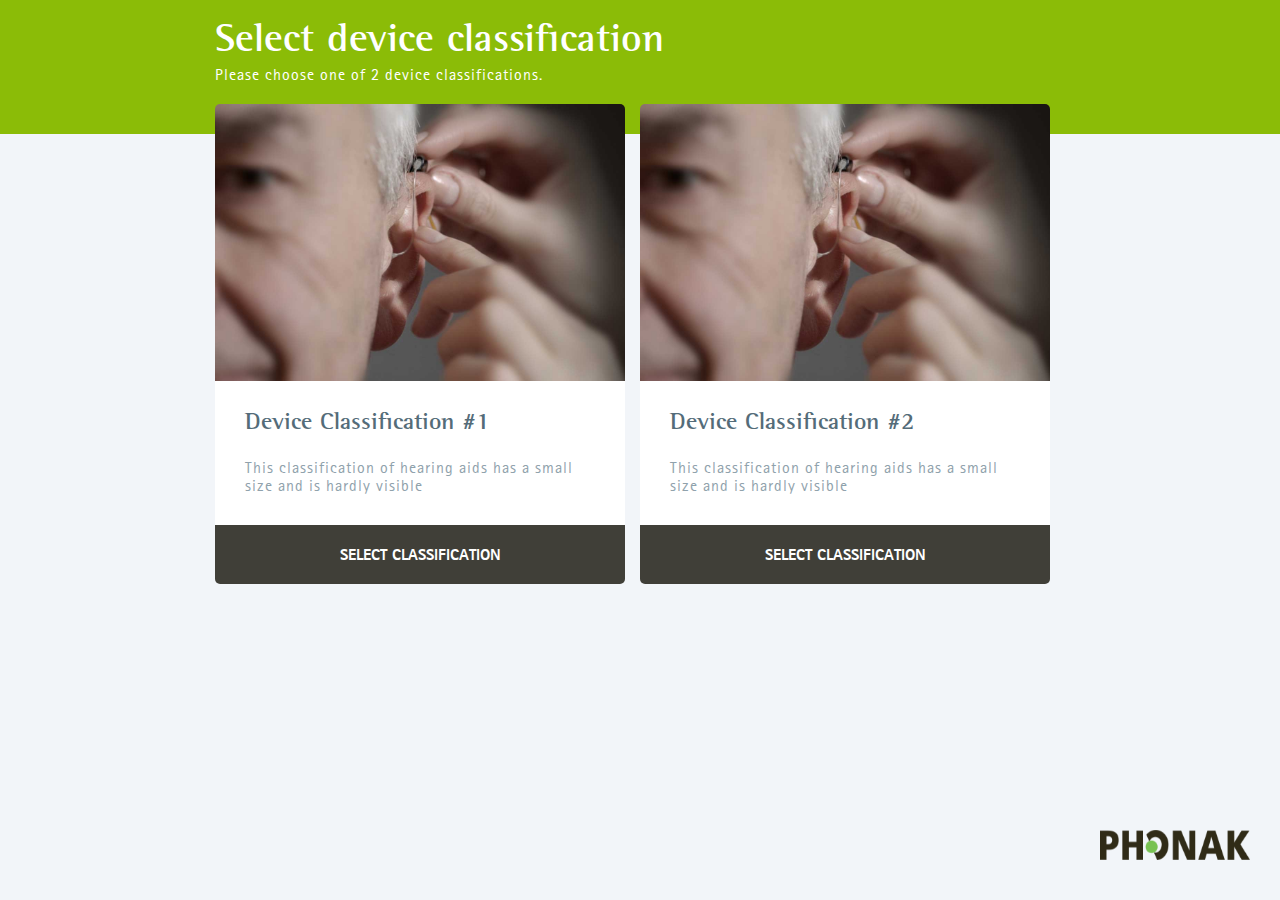
==== commit 55fff871: "add some js" ====
--- a/index.html
+++ b/index.html
@@ -8,6 +8,7 @@
 
     <link rel="stylesheet" href="css/normalize.css">
     <link rel="stylesheet" href="css/magic.css">
+    <link rel="stylesheet" href="css/animate.css">
 
     <link rel="stylesheet" href="css/main.css">
 </head>
--- a/css/main.css
+++ b/css/main.css
@@ -1,3 +1,8 @@
+@font-face {
+  font-family: 'PhonakRotis-Bold';
+  src: url("../fonts/PhonakRotis-Bold.eot?#iefix") format("embedded-opentype"), url("../fonts/PhonakRotis-Bold.woff") format("woff"), url("../fonts/PhonakRotis-Bold.ttf") format("truetype"), url("../fonts/PhonakRotis-Bold.svg#PhonakRotis-Bold") format("svg");
+  font-weight: normal;
+  font-style: normal; }
 @font-face {
   font-family: 'RotisSemiSerifPro-Bold';
   src: url("../fonts/RotisSemiSerifPro-Bold.eot?#iefix") format("embedded-opentype"), url("../fonts/RotisSemiSerifPro-Bold.otf") format("opentype"), url("../fonts/RotisSemiSerifPro-Bold.woff") format("woff"), url("../fonts/RotisSemiSerifPro-Bold.ttf") format("truetype"), url("../fonts/RotisSemiSerifPro-Bold.svg#RotisSemiSerifPro-Bold") format("svg");
@@ -21,11 +26,6 @@
 @font-face {
   font-family: 'ATRotisSansSerif';
   src: url("../fonts/ATRotisSansSerif.eot?#iefix") format("embedded-opentype"), url("../fonts/ATRotisSansSerif.otf") format("opentype"), url("../fonts/ATRotisSansSerif.woff") format("woff"), url("../fonts/ATRotisSansSerif.ttf") format("truetype"), url("../fonts/ATRotisSansSerif.svg#ATRotisSansSerif") format("svg");
-  font-weight: normal;
-  font-style: normal; }
-@font-face {
-  font-family: 'RotisSansSerif-ExtraBold';
-  src: url("../fonts/RotisSansSerif-ExtraBold.eot?#iefix") format("embedded-opentype"), url("../fonts/RotisSansSerif-ExtraBold.otf") format("opentype"), url("../fonts/RotisSansSerif-ExtraBold.woff") format("woff"), url("../fonts/RotisSansSerif-ExtraBold.ttf") format("truetype"), url("../fonts/RotisSansSerif-ExtraBold.svg#RotisSansSerif-ExtraBold") format("svg");
   font-weight: normal;
   font-style: normal; }
 body {
@@ -47,7 +47,7 @@
 
 /*****btn****/
 .main-btn {
-  font-family: "RotisSansSerif-ExtraBold", arial, helvetica, sans-serif;
+  font-family: "PhonakRotis-Bold", arial, helvetica, sans-serif;
   display: inline-block;
   text-transform: uppercase;
   color: white;
@@ -120,7 +120,6 @@
         font-size: 16px; } }
 
 .list-device-classification {
-  overflow: hidden;
   position: relative;
   top: -30px; }
   .list-device-classification .w50 {
@@ -147,6 +146,7 @@
         color: #90a2ac;
         letter-spacing: 1px; }
     .list-device-classification .item .btn-select {
+      font-family: "PhonakRotis-Bold", arial, helvetica, sans-serif;
       display: block;
       padding: 20px 0;
       text-align: center;
@@ -197,7 +197,7 @@
     font-size: 46px;
     font-weight: 600; }
     .list-persons .hover p {
-      font-family: "RotisSansSerif-ExtraBold", arial, helvetica, sans-serif;
+      font-family: "PhonakRotis-Bold", arial, helvetica, sans-serif;
       position: absolute;
       width: 100%;
       top: 50%;
@@ -228,7 +228,7 @@
     color: #99a0af;
     font-size: 14px; }
   .table-results tbody tr td {
-    font-family: "RotisSansSerif-ExtraBold", arial, helvetica, sans-serif;
+    font-family: "PhonakRotis-Bold", arial, helvetica, sans-serif;
     font-size: 30px;
     padding: 10px 0; }
   .table-results tbody tr .number-td {
@@ -348,7 +348,7 @@
       float: left; }
     .list-videos .wrap-item .number-video {
       font-size: 46px;
-      font-family: "RotisSansSerif-ExtraBold", arial, helvetica, sans-serif;
+      font-family: "PhonakRotis-Bold", arial, helvetica, sans-serif;
       color: white;
       text-align: center;
       width: 100%;
@@ -364,7 +364,7 @@
     z-index: 7; }
     .list-videos .counter-video .number-video {
       width: 100%;
-      font-family: "RotisSansSerif-ExtraBold", arial, helvetica, sans-serif;
+      font-family: "PhonakRotis-Bold", arial, helvetica, sans-serif;
       color: #83847f;
       font-size: 28px;
       position: absolute;
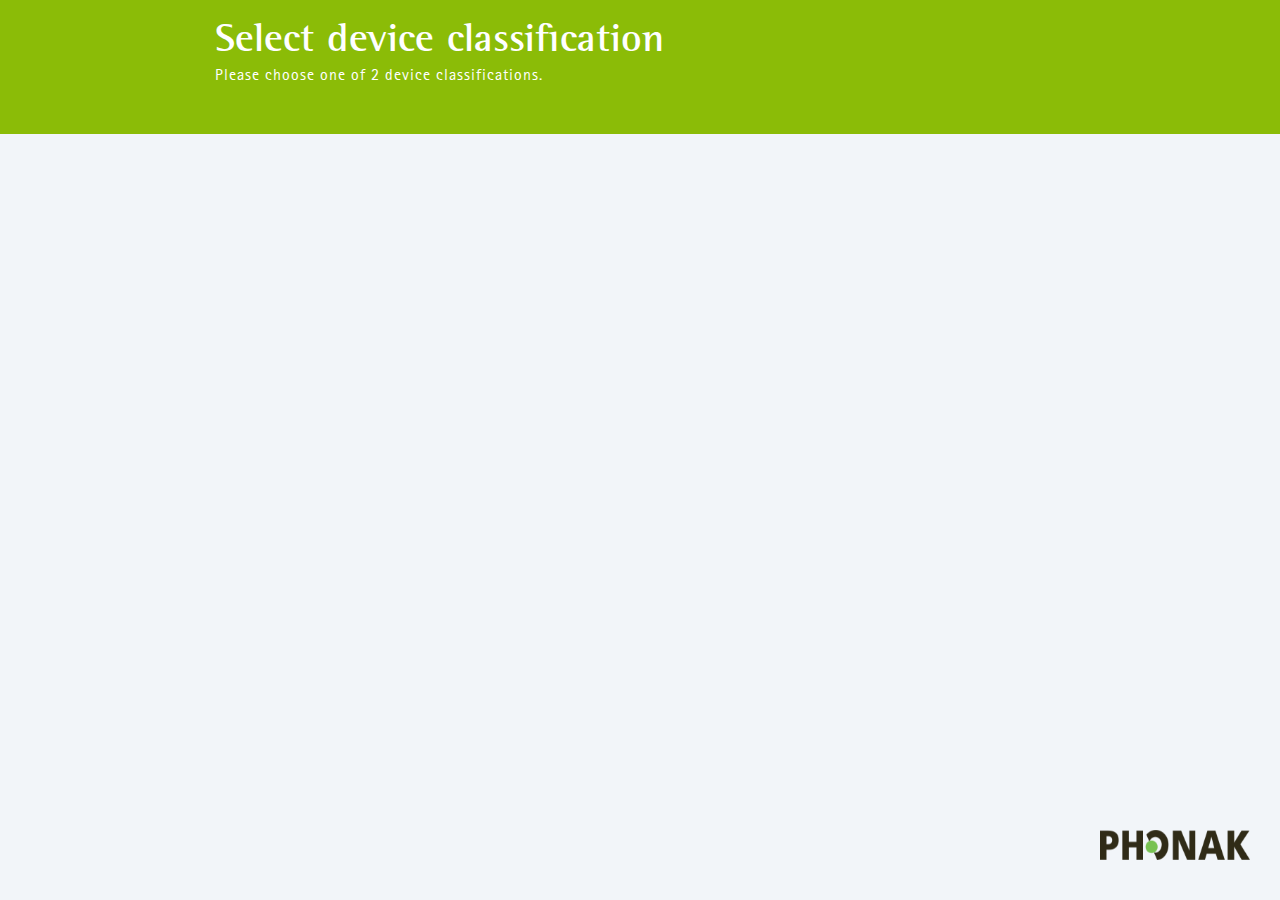
==== commit 358be6e3: "add animation 2 pages" ====
--- a/index.html
+++ b/index.html
@@ -7,14 +7,14 @@
     <title>Medecine</title>
 
     <link rel="stylesheet" href="css/normalize.css">
-    <link rel="stylesheet" href="css/magic.css">
+    <!--<link rel="stylesheet" href="css/magic.css">-->
     <link rel="stylesheet" href="css/animate.css">
 
     <link rel="stylesheet" href="css/main.css">
 </head>
 <body>
 <div class="wrap first-page">
-    <header class="main-header">
+    <header class="main-header header-index animated fadeIn">
         <div class="container">
             <h1>Select device classification</h1>
             <p class="description-text">Please choose one of 2 device classifications.</p>
--- a/css/main.css
+++ b/css/main.css
@@ -33,7 +33,8 @@
   margin: 0;
   font-family: "RotisSemiSerifHellenW15-Bd", arial, helvetica, sans-serif;
   font-size: 16px;
-  background: #f2f5f9; }
+  background: #f2f5f9;
+  overflow: hidden; }
 
 div, p, a, span, em, strong, img, h1, h2, h3, h4, h5, h6, ul, ol, li, dl, dt, dd, table, td, tr, form, fieldset, label, select, checkbox, input, textarea {
   padding: 0;
@@ -126,10 +127,21 @@
     width: 50%;
     padding-right: 15px;
     float: left; }
+  .list-device-classification .block {
+    opacity: 1; }
   .list-device-classification .item {
+    opacity: 0;
     border-radius: 5px;
     overflow: hidden;
-    cursor: pointer; }
+    cursor: pointer;
+    -moz-transition: all .3s;
+    -webkit-transition: all .3s;
+    -o-transition: all .3s;
+    transition: all .3s; }
+    .list-device-classification .item:hover, .list-device-classification .item:focus {
+      box-shadow: rgba(0, 0, 0, 0.45) 0px 0px 20px 0px; }
+      .list-device-classification .item:hover .btn-select, .list-device-classification .item:focus .btn-select {
+        background-color: #403f38; }
     .list-device-classification .item .wrap-img img {
       width: 100%;
       height: auto;
@@ -153,14 +165,19 @@
       color: white;
       text-transform: uppercase;
       text-decoration: none;
-      background-color: #403f38; }
-      .list-device-classification .item .btn-select:hover {
-        background-color: #83837f; }
+      background-color: #83837f;
+      -moz-transition: all .3s;
+      -webkit-transition: all .3s;
+      -o-transition: all .3s;
+      transition: all .3s; }
     @media only screen and (max-width: 1400px) {
       .list-device-classification .item .wrap-text {
         padding: 30px 30px 30px; } }
 
 /******chose3person****/
+.chose3people {
+  opacity: 0; }
+
 .list-persons {
   position: relative;
   margin-top: -30px; }
@@ -172,20 +189,29 @@
     border-radius: 3px;
     position: relative;
     overflow: hidden;
-    cursor: pointer; }
+    cursor: pointer;
+    -moz-transition: all .3s;
+    -webkit-transition: all .3s;
+    -o-transition: all .3s;
+    transition: all .3s; }
     .list-persons .item-person img {
       width: 100%;
       height: auto;
       float: left; }
+    .list-persons .item-person:hover, .list-persons .item-person:focus {
+      box-shadow: rgba(0, 0, 0, 0.45) 0px 0px 20px 0px; }
   .list-persons .item-person.check .hover {
-    display: block; }
+    visibility: visible;
+    opacity: 1; }
   .list-persons .item-person.not-check .hover {
-    display: block;
+    visibility: visible;
+    opacity: 1;
     background-color: rgba(255, 255, 255, 0.65); }
     .list-persons .item-person.not-check .hover p {
       display: none; }
   .list-persons .hover {
-    display: none;
+    visibility: hidden;
+    opacity: 0;
     width: 100%;
     height: 100%;
     position: absolute;
@@ -195,7 +221,8 @@
     text-align: center;
     color: white;
     font-size: 46px;
-    font-weight: 600; }
+    font-weight: 600;
+    transition: visibility 0s, opacity 0.2s linear; }
     .list-persons .hover p {
       font-family: "PhonakRotis-Bold", arial, helvetica, sans-serif;
       position: absolute;
@@ -243,8 +270,11 @@
   overflow: hidden; }
   .wrap-video-page .video-fullscreen {
     height: 100%;
-    width: calc(100% - 350px);
+    width: calc(100% - 420px);
     float: left; }
+    @media only screen and (max-width: 1400px) {
+      .wrap-video-page .video-fullscreen {
+        width: calc(100% - 350px); } }
     .wrap-video-page .video-fullscreen .logo {
       position: fixed;
       width: 150px;
@@ -270,30 +300,34 @@
         -m-object-fit: cover;
         -webkit-object-fit: cover; }
   .wrap-video-page .aside-header {
-    width: 350px;
+    width: 420px;
     float: right; }
     .wrap-video-page .aside-header header {
       background-color: #8bbc07;
-      padding: 40px 20px 80px; }
+      padding: 50px 30px 70px; }
       .wrap-video-page .aside-header header h1 {
-        font-family: 'RotisSemiSerifPro-Bold';
+        font-family: 'RotisSemiSerifPro-Bold', arial, helvetica, sans-serif;
         color: white;
-        font-size: 60px; }
+        font-size: 66px;
+        line-height: 60px; }
       .wrap-video-page .aside-header header .description-text {
         color: white;
-        padding-top: 20px;
-        font-size: 18px;
+        padding: 30px 0;
+        font-size: 20px;
         font-family: "ATRotisSansSerif", arial, helvetica, sans-serif;
-        letter-spacing: 1px; }
+        letter-spacing: 1px;
+        line-height: 30px; }
     @media only screen and (max-width: 1400px) {
-      .wrap-video-page .aside-header header {
-        padding: 20px 20px 50px; }
-        .wrap-video-page .aside-header header h1 {
-          font-size: 40px; }
-        .wrap-video-page .aside-header header .description-text {
-          color: white;
-          padding-top: 16px;
-          font-size: 18px; } }
+      .wrap-video-page .aside-header {
+        width: 350px; }
+        .wrap-video-page .aside-header header {
+          padding: 20px 20px 30px; }
+          .wrap-video-page .aside-header header h1 {
+            font-size: 40px; }
+          .wrap-video-page .aside-header header .description-text {
+            color: white;
+            padding-top: 16px;
+            font-size: 18px; } }
 
 .w33 {
   width: 33.333%;
@@ -301,13 +335,18 @@
   padding: 0 5px; }
 
 .wrap-aside {
-  padding: 10px; }
+  position: relative;
+  padding: 10px 20px; }
   .wrap-aside .control-video-btns {
-    width: 340px;
-    padding-right: 10px;
+    width: 400px;
+    padding-right: 20px;
     position: fixed;
     bottom: 40px;
     right: 0; }
+    @media only screen and (max-width: 1400px) {
+      .wrap-aside .control-video-btns {
+        width: 340px;
+        bottom: 20px; } }
     .wrap-aside .control-video-btns .main-btn {
       width: 100%;
       margin-bottom: 30px;
@@ -326,7 +365,7 @@
 .list-videos {
   overflow: hidden;
   position: relative;
-  top: -30px;
+  top: -35px;
   margin-bottom: 30px; }
   .list-videos li {
     padding-bottom: 10px; }
@@ -371,10 +410,16 @@
       top: 50%;
       transform: translateY(-50%); }
 
-.magictime {
-  -webkit-animation-duration: 1.5s;
-  -moz-animation-duration: 1.5s;
-  -o-animation-duration: 1.5s;
-  animation-duration: 1.5s; }
+@-webkit-keyframes zoomOutRight {
+  40% {
+    opacity: 1;
+    -webkit-transform: scale3d(0.475, 0.475, 0.475) translate3d(-42px, 0, 0);
+    transform: scale3d(0.475, 0.475, 0.475) translate3d(-42px, 0, 0); }
+  to {
+    opacity: .1;
+    -webkit-transform: scale(0.1) translate3d(2000px, 0, 0);
+    transform: scale(0.1) translate3d(2000px, 0, 0);
+    -webkit-transform-origin: right center;
+    transform-origin: right center; } }
 
 /*# sourceMappingURL=main.css.map */
